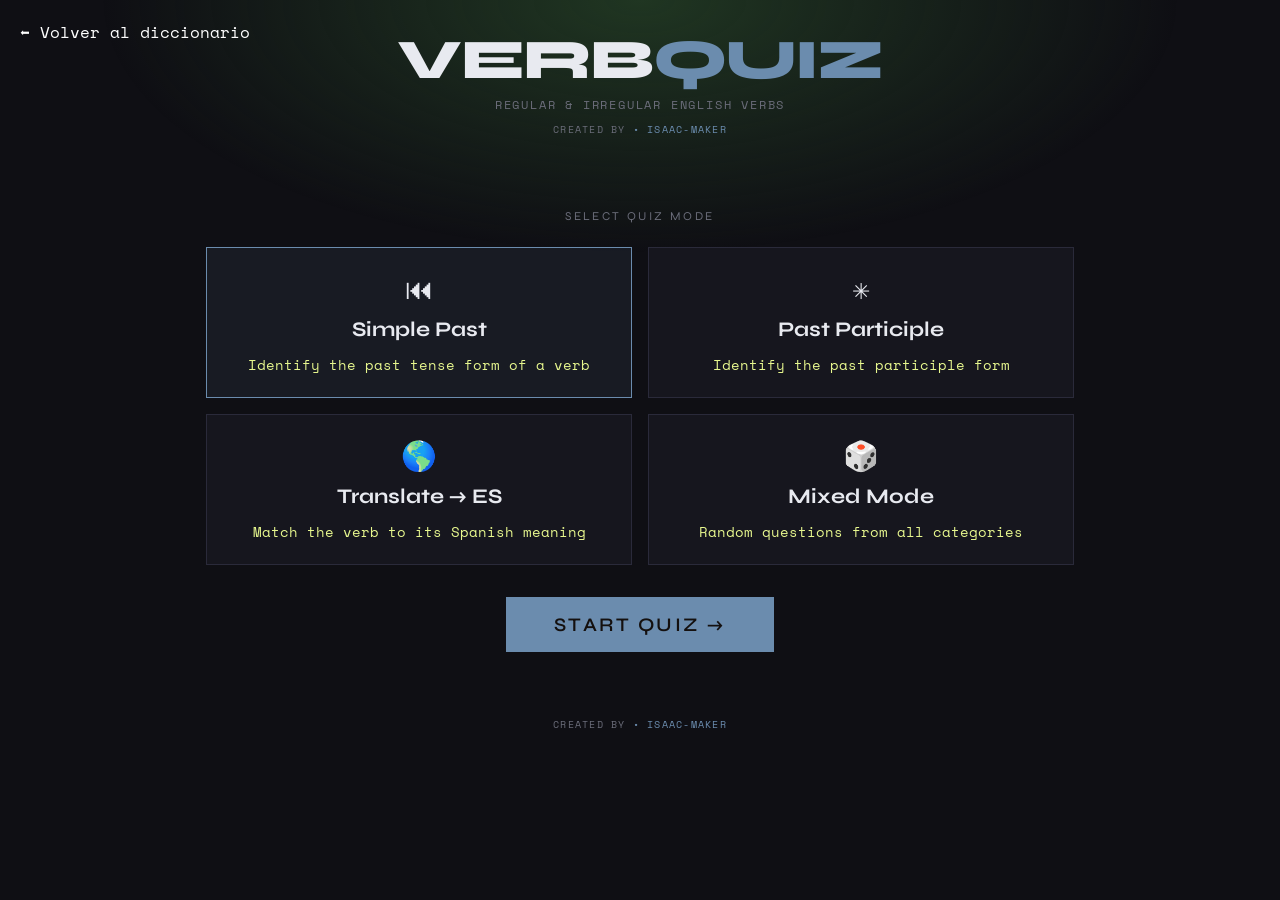
==== juego.html @ 096c24af "Add files via upload" ====
<!DOCTYPE html>
<html lang="es">
<head>
<meta charset="UTF-8">
<meta name="viewport" content="width=device-width, initial-scale=1.0">
<title>English Verbs Quiz</title>
<link href="https://fonts.googleapis.com/css2?family=Syne:wght@400;700;800&family=Space+Mono:wght@400;700&display=swap" rel="stylesheet">
<style>
  :root {
    --bg: #0f0f14; --surface: #16161e; --border: #2a2a3a;
    --accent: #6b8cae; --accent2: #a8c0d6; --text: #e8eaf0;
    --muted: #6b6d7a; --correct: #4caf7d; --wrong: #e05c5c;
    --yellow: #d4a843; --typebadge: #ee4f3a; --verbqw:#ee8a19; --boxselct:#e7f78e;
  }
  * { margin: 0; padding: 0; box-sizing: border-box; }
  body { background:var(--bg); color:var(--text); font-family:'Space Mono',monospace; min-height:100vh; display:flex; flex-direction:column; align-items:center; padding:2rem 1rem; }
  body::before { content:''; position:fixed; inset:0; background:radial-gradient(ellipse 60% 40% at 50% 0%,#203622 0%,transparent 70%); pointer-events:none; z-index:0; }
  .container { width:100%; max-width:900px; position:relative; z-index:1; }
  header { text-align:center; margin-bottom:2.5rem; }
  .title { font-family:'Syne',sans-serif; font-size:clamp(2rem,6vw,3.5rem); font-weight:800; letter-spacing:-0.03em; color:var(--text); line-height:1; }
  .title span { color:var(--accent); }
  .subtitle { margin-top:0.5rem; color:var(--muted); font-size:0.75rem; letter-spacing:0.15em; text-transform:uppercase; }
  .stats { display:flex; gap:1rem; margin-bottom:1.5rem; justify-content:space-between; flex-wrap:wrap; }
  .stat-box { background:var(--surface); border:1px solid var(--border); padding:2.3rem 2rem; flex:1; min-width:100px; text-align:center; }
  .stat-label { font-size:1rem; letter-spacing:0.1em; text-transform:uppercase; color:var(--muted); display:block; }
  .stat-value { font-family:'Syne',sans-serif; font-size:2.5rem; font-weight:500; color:var(--accent2); display:block; line-height:1; }
  .progress-wrap { height:3px; background:var(--border); margin-bottom:2rem; overflow:hidden; }
  .progress-bar { height:100%; background:linear-gradient(90deg,var(--accent),var(--accent2)); transition:width 0.4s ease; }
  .card { background:var(--surface); border:1px solid var(--border); padding:2rem; margin-bottom:1.5rem; position:relative; overflow:hidden; animation:fadeIn 0.3s ease; }
  .card::before { content:''; position:absolute; top:0;left:0;right:0; height:2px; background:linear-gradient(90deg,var(--accent),var(--accent2),transparent); }
  @keyframes fadeIn { from{opacity:0;transform:translateY(10px)} to{opacity:1;transform:translateY(0)} }
  .question-meta { display:flex; justify-content:space-between; align-items:center; margin-bottom:1.2rem; }
  .q-counter { font-size:1rem; letter-spacing:0.15em; text-transform:uppercase; color:var(--yellow); }
  .q-type-badge { font-size:0.8rem; letter-spacing:0.3em; text-transform:uppercase; padding:0.3rem 0.7rem; border:1.1px solid var(--accent); color:var(--typebadge); }
  .question-text { font-family:'Syne',sans-serif; font-size:clamp(1rem,3vw,1.3rem); font-weight:700; line-height:1.4; margin-bottom:0.6rem; color:var(--text); }
  .verb-highlight { color:var(--verbqw); font-style:italic; }
  .q-hint { font-size:0.7rem; color:var(--accent2); margin-bottom:1.5rem; letter-spacing:0.05em; }
  .options { display:grid; grid-template-columns:1fr 1fr; gap:0.75rem; }
  .option-btn { background:transparent; border:1px solid var(--border); color:var(--text); font-family:'Space Mono',monospace; font-size:0.8rem; padding:0.9rem 1rem; cursor:pointer; text-align:left; transition:all 0.15s ease; }
  .option-btn:hover:not(:disabled) { border-color:var(--accent); background:rgba(107,140,174,0.08); }
  .option-btn.correct { border-color:var(--correct); background:rgba(76,175,125,0.12); color:var(--correct); }
  .option-btn.wrong { border-color:var(--wrong); background:rgba(224,92,92,0.1); color:var(--wrong); text-decoration:line-through; }
  .option-btn:disabled { cursor:default; }
  .option-letter { font-family:'Syne',sans-serif; font-weight:800; font-size:0.7rem; color:var(--muted); margin-right:0.5rem; }
  .option-btn.correct .option-letter { color:var(--correct); }
  .option-btn.wrong .option-letter { color:var(--wrong); }
  .feedback { margin-top:1rem; padding:0.8rem 1rem; font-size:0.75rem; border-left:3px solid transparent; display:none; line-height:1.6; }
  .feedback.show { display:block; animation:fadeIn 0.2s ease; }
  .feedback.correct-fb { border-color:var(--correct); background:rgba(76,175,125,0.06); color:var(--correct); }
  .feedback.wrong-fb { border-color:var(--wrong); background:rgba(224,92,92,0.06); color:var(--accent2); }
  .next-btn { display:none; width:100%; background:var(--accent); border:none; color:#0f0f14; font-family:'Syne',sans-serif; font-weight:600; font-size:1rem; letter-spacing:0.1em; text-transform:uppercase; padding:1.5rem; cursor:pointer; margin-top:1rem; transition:background 0.15s; }
  .next-btn:hover { background:var(--accent2); }
  .next-btn.show { display:block; animation:fadeIn 0.3s ease; }

  /* Verb reference card */
  .verb-card { display:none; margin-top:1rem; border:1px solid var(--border); background:rgba(107,140,174,0.04); animation:fadeIn 0.3s ease; }
  .verb-card.show { display:block; }
  .verb-card-title { font-size:0.6rem; letter-spacing:0.15em; text-transform:uppercase; color:var(--muted); padding:0.6rem 1rem 0.3rem; border-bottom:1px solid var(--border); }
  .verb-card-grid { display:grid; grid-template-columns:repeat(3,1fr); }
  .verb-col { padding:0.9rem 1rem; border-right:1px solid var(--border); }
  .verb-col:last-child { border-right:none; }
  .verb-col-header { font-size:0.55rem; letter-spacing:0.12em; text-transform:uppercase; color:var(--muted); margin-bottom:0.45rem; display:block; }
  .verb-col-en { font-family:'Syne',sans-serif; font-weight:700; font-size:0.95rem; color:var(--accent2); display:block; margin-bottom:0.3rem; }
  .verb-col-es { font-size:0.72rem; color:var(--yellow); display:block; line-height:1.4; }
  @media (max-width:540px) {
    .verb-card-grid { grid-template-columns:1fr; }
    .verb-col { border-right:none; border-bottom:1px solid var(--border); }
    .verb-col:last-child { border-bottom:none; }
  }

  .credit { text-align:center; margin-top:0.5rem; font-size:0.65rem; color:var(--muted); letter-spacing:0.12em; text-transform:uppercase; }
  .credit span { color:var(--accent); }
  .result-screen { display:none; text-align:center; padding:3rem 2rem; background:var(--surface); border:1px solid var(--border); position:relative; overflow:hidden; }
  .result-screen::before { content:''; position:absolute; top:0;left:0;right:0; height:2px; background:linear-gradient(90deg,var(--accent),var(--yellow),var(--accent2)); }
  .result-screen.show { display:block; animation:fadeIn 0.4s ease; }
  .result-score { font-family:'Syne',sans-serif; font-size:5rem; font-weight:800; color:var(--accent2); line-height:1; }
  .result-total { font-size:1.2rem; color:var(--muted); margin-bottom:1rem; }
  .result-msg { font-size:0.85rem; color:var(--text); margin-bottom:1.5rem; line-height:1.6; }
  .result-stars { font-size:2rem; margin-bottom:1.5rem; letter-spacing:0.2em; }
  .result-breakdown { display:flex; gap:1rem; justify-content:center; margin-bottom:2rem; flex-wrap:wrap; }
  .breakdown-item { padding:0.5rem 1rem; border:1px solid var(--border); font-size:0.7rem; letter-spacing:0.05em; }
  .breakdown-item .num { font-family:'Syne',sans-serif; font-size:1.4rem; font-weight:800; display:block; line-height:1; }
  .breakdown-item.correct-stat .num { color:var(--correct); }
  .breakdown-item.wrong-stat .num { color:var(--wrong); }
  .restart-btn { background:transparent; border:1px solid var(--accent); color:var(--accent); font-family:'Syne',sans-serif; font-weight:700; font-size:0.85rem; letter-spacing:0.1em; text-transform:uppercase; padding:0.9rem 2.5rem; cursor:pointer; transition:all 0.15s; }
  .restart-btn:hover { background:var(--accent); color:var(--bg); }
  .mode-screen { text-align:center; padding:2rem 1rem; }
  .mode-title { font-family:'Syne',sans-serif; font-size:0.75rem; letter-spacing:0.2em; text-transform:uppercase; color:var(--muted); margin-bottom:1.5rem; }
  .mode-grid { display:grid; grid-template-columns:1fr 1fr; gap:1rem; margin-bottom:2rem; }
  .mode-btn { background:var(--surface); border:1px solid var(--border); color:var(--text); font-family:'Space Mono',monospace; font-size:1.3rem; padding:1.2rem; cursor:pointer; text-align:center; transition:all 0.15s; }
  .mode-btn:hover,.mode-btn.selected { border-color:var(--accent); background:rgba(107,140,174,0.1); }
  .mode-icon { font-size:1.8rem; display:block; margin-bottom:0.5rem; }
  .mode-label { font-family:'Syne',sans-serif; font-weight:700; display:block; margin-bottom:0.3rem; }
  .mode-desc { color:var(--boxselct); font-size:0.9rem; line-height:1.4; }
  .start-btn { background:var(--accent); border:none; color:#14100f; font-family:'Syne',sans-serif; font-weight:600; font-size:1.2rem; letter-spacing:0.12em; text-transform:uppercase; padding:1rem 3rem; cursor:pointer; transition:background 0.15s; }
  .start-btn:hover { background:var(--accent2); }
  @media (max-width:480px) { .options { grid-template-columns:1fr; } }
</style>
</head>
<body>

  <a href="index.html" style="position:absolute;left:20px;top:20px;color:white;text-decoration:none;">
⬅ Volver al diccionario
</a>

<div class="container">
  <header>
    <div class="title">VERB<span>QUIZ</span></div>
    <div class="subtitle">Regular &amp; Irregular English Verbs</div>
    <div class="credit">Created by <span>• Isaac-maker</span></div>
  </header>

  <div class="mode-screen" id="modeScreen">
    <div class="mode-title">Select Quiz Mode</div>
    <div class="mode-grid">
      <button class="mode-btn selected" data-mode="past" onclick="selectMode(this,'past')">
        <span class="mode-icon">⏮</span><span class="mode-label">Simple Past</span>
        <span class="mode-desc">Identify the past tense form of a verb</span>
      </button>
      <button class="mode-btn" data-mode="participle" onclick="selectMode(this,'participle')">
        <span class="mode-icon">✳</span><span class="mode-label">Past Participle</span>
        <span class="mode-desc">Identify the past participle form</span>
      </button>
      <button class="mode-btn" data-mode="spanish" onclick="selectMode(this,'spanish')">
        <span class="mode-icon">🌎</span><span class="mode-label">Translate → ES</span>
        <span class="mode-desc">Match the verb to its Spanish meaning</span>
      </button>
      <button class="mode-btn" data-mode="mixed" onclick="selectMode(this,'mixed')">
        <span class="mode-icon">🎲</span><span class="mode-label">Mixed Mode</span>
        <span class="mode-desc">Random questions from all categories</span>
      </button>
    </div>
    <button class="start-btn" onclick="startQuiz()">START QUIZ →</button>
  </div>

  <div id="quizScreen" style="display:none">
    <div class="stats">
      <div class="stat-box"><span class="stat-label">Score</span><span class="stat-value" id="statScore">0</span></div>
      <div class="stat-box"><span class="stat-label">Correct</span><span class="stat-value" id="statCorrect" style="color:var(--correct)">0</span></div>
      <div class="stat-box"><span class="stat-label">Wrong</span><span class="stat-value" id="statWrong" style="color:var(--wrong)">0</span></div>
      <div class="stat-box"><span class="stat-label">Streak</span><span class="stat-value" id="statStreak" style="color:var(--yellow)">0</span></div>
    </div>
    <div class="progress-wrap"><div class="progress-bar" id="progressBar" style="width:0%"></div></div>
    <div class="card">
      <div class="question-meta">
        <span class="q-counter" id="qCounter">Q 1 / 30</span>
        <span class="q-type-badge" id="qTypeBadge">IRREGULAR</span>
      </div>
      <div class="question-text" id="questionText"></div>
      <div class="q-hint" id="qHint"></div>
      <div class="options" id="optionsContainer"></div>
      <div class="feedback" id="feedback"></div>
      <div class="verb-card" id="verbCard">
        <div class="verb-card-title">Full verb reference</div>
        <div class="verb-card-grid">
          <div class="verb-col">
            <span class="verb-col-header">Infinitive (Present)</span>
            <span class="verb-col-en" id="vcBase">-</span>
            <span class="verb-col-es" id="vcEsPres">-</span>
          </div>
          <div class="verb-col">
            <span class="verb-col-header">Simple Past</span>
            <span class="verb-col-en" id="vcPast">-</span>
            <span class="verb-col-es" id="vcEsPast">-</span>
          </div>
          <div class="verb-col">
            <span class="verb-col-header">Past Participle</span>
            <span class="verb-col-en" id="vcParticiple">-</span>
            <span class="verb-col-es" id="vcEsPart">-</span>
          </div>
        </div>
      </div>
    </div>
    <button class="next-btn" id="nextBtn" onclick="nextQuestion()">NEXT QUESTION →</button>
  </div>

  <div class="result-screen" id="resultScreen">
    <div class="result-stars" id="resultStars">⭐</div>
    <div class="result-score" id="resultScore">0</div>
    <div class="result-total" id="resultTotal">/ 30 correct</div>
    <div class="result-msg" id="resultMsg"></div>
    <div class="result-breakdown">
      <div class="breakdown-item correct-stat"><span class="num" id="resCorrect">0</span>Correct</div>
      <div class="breakdown-item wrong-stat"><span class="num" id="resWrong">0</span>Wrong</div>
      <div class="breakdown-item"><span class="num" id="resBestStreak">0</span>Best Streak</div>
    </div>
    <button class="restart-btn" onclick="restart()">↺ PLAY AGAIN</button>
  </div>

  <div class="credit" style="margin-top:2rem">Created by <span>• Isaac-maker</span></div>
</div>

<script>

const irregularVerbs = [
  {base:"Arise",past:"Arose",participle:"Arisen",esPres:"Surgir / Levantarse",esPast:"Surgió / Se levantó",esPart:"Surgido / Levantado"},
  {base:"Awake",past:"Awoke",participle:"Awoken",esPres:"Despertarse",esPast:"Se despertó",esPart:"Despertado"},
  {base:"Be",past:"Was / Were",participle:"Been",esPres:"Ser / Estar",esPast:"Fue / Estuvo",esPart:"Sido / Estado"},
  {base:"Bear",past:"Bore",participle:"Borne / Born",esPres:"Soportar / Dar a luz",esPast:"Soportó / Dio a luz",esPart:"Soportado / Nacido"},
  {base:"Beat",past:"Beat",participle:"Beaten",esPres:"Golpear",esPast:"Golpeó",esPart:"Golpeado"},
  {base:"Become",past:"Became",participle:"Become",esPres:"Llegar a ser",esPast:"Llegó a ser",esPart:"Llegado a ser"},
  {base:"Begin",past:"Began",participle:"Begun",esPres:"Empezar",esPast:"Empezó",esPart:"Empezado"},
  {base:"Bend",past:"Bent",participle:"Bent",esPres:"Doblar",esPast:"Dobló",esPart:"Doblado"},
  {base:"Bet",past:"Bet",participle:"Bet",esPres:"Apostar",esPast:"Apostó",esPart:"Apostado"},
  {base:"Bind",past:"Bound",participle:"Bound",esPres:"Atar / Encuadernar",esPast:"Ató / Encuadernó",esPart:"Atado / Encuadernado"},
  {base:"Bid",past:"Bid",participle:"Bid",esPres:"Pujar",esPast:"Pujó",esPart:"Pujado"},
  {base:"Bite",past:"Bit",participle:"Bitten",esPres:"Morder",esPast:"Mordió",esPart:"Mordido"},
  {base:"Bleed",past:"Bled",participle:"Bled",esPres:"Sangrar",esPast:"Sangró",esPart:"Sangrado"},
  {base:"Blow",past:"Blew",participle:"Blown",esPres:"Soplar",esPast:"Sopló",esPart:"Soplado"},
  {base:"Break",past:"Broke",participle:"Broken",esPres:"Romper",esPast:"Rompió",esPart:"Roto"},
  {base:"Breed",past:"Bred",participle:"Bred",esPres:"Criar",esPast:"Crió",esPart:"Criado"},
  {base:"Bring",past:"Brought",participle:"Brought",esPres:"Traer / Llevar",esPast:"Trajo / Llevó",esPart:"Traído / Llevado"},
  {base:"Broadcast",past:"Broadcast",participle:"Broadcast",esPres:"Transmitir / Radiar",esPast:"Transmitió / Radió",esPart:"Transmitido / Radiado"},
  {base:"Build",past:"Built",participle:"Built",esPres:"Construir / Edificar",esPast:"Construyó / Edificó",esPart:"Construido / Edificado"},
  {base:"Burn",past:"Burnt / Burned",participle:"Burnt / Burned",esPres:"Quemar",esPast:"Quemó",esPart:"Quemado"},
  {base:"Burst",past:"Burst",participle:"Burst",esPres:"Reventar",esPast:"Reventó",esPart:"Reventado"},
  {base:"Buy",past:"Bought",participle:"Bought",esPres:"Comprar",esPast:"Compró",esPart:"Comprado"},
  {base:"Cast",past:"Cast",participle:"Cast",esPres:"Arrojar / Lanzar",esPast:"Arrojó / Lanzó",esPart:"Arrojado / Lanzado"},
  {base:"Catch",past:"Caught",participle:"Caught",esPres:"Coger / Atrapar",esPast:"Cogió / Atrapó",esPart:"Cogido / Atrapado"},
  {base:"Choose",past:"Chose",participle:"Chosen",esPres:"Elegir",esPast:"Eligió",esPart:"Elegido"},
  {base:"Cling",past:"Clung",participle:"Clung",esPres:"Agarrarse / Adherirse",esPast:"Se agarró / Se adhirió",esPart:"Agarrado / Adherido"},
  {base:"Come",past:"Came",participle:"Come",esPres:"Venir",esPast:"Vino",esPart:"Venido"},
  {base:"Cost",past:"Cost",participle:"Cost",esPres:"Costar",esPast:"Costó",esPart:"Costado"},
  {base:"Creep",past:"Crept",participle:"Crept",esPres:"Arrastrarse / Reptar",esPast:"Se arrastró / Reptó",esPart:"Arrastrado / Reptado"},
  {base:"Cut",past:"Cut",participle:"Cut",esPres:"Cortar",esPast:"Cortó",esPart:"Cortado"},
  {base:"Deal",past:"Dealt",participle:"Dealt",esPres:"Tratar / Repartir",esPast:"Trató / Repartió",esPart:"Tratado / Repartido"},
  {base:"Dig",past:"Dug",participle:"Dug",esPres:"Cavar",esPast:"Cavó",esPart:"Cavado"},
  {base:"Do",past:"Did",participle:"Done",esPres:"Hacer",esPast:"Hizo",esPart:"Hecho"},
  {base:"Draw",past:"Drew",participle:"Drawn",esPres:"Dibujar / Jalar",esPast:"Dibujó / Jaló",esPart:"Dibujado / Jalado"},
  {base:"Dream",past:"Dreamt / Dreamed",participle:"Dreamt / Dreamed",esPres:"Soñar",esPast:"Soñó",esPart:"Soñado"},
  {base:"Drink",past:"Drank",participle:"Drunk",esPres:"Beber",esPast:"Bebió",esPart:"Bebido"},
  {base:"Drive",past:"Drove",participle:"Driven",esPres:"Conducir / Manejar",esPast:"Condujo / Manejó",esPart:"Conducido / Manejado"},
  {base:"Eat",past:"Ate",participle:"Eaten",esPres:"Comer",esPast:"Comió",esPart:"Comido"},
  {base:"Fall",past:"Fell",participle:"Fallen",esPres:"Caer",esPast:"Cayó",esPart:"Caído"},
  {base:"Feed",past:"Fed",participle:"Fed",esPres:"Alimentar",esPast:"Alimentó",esPart:"Alimentado"},
  {base:"Feel",past:"Felt",participle:"Felt",esPres:"Sentir",esPast:"Sintió",esPart:"Sentido"},
  {base:"Fight",past:"Fought",participle:"Fought",esPres:"Luchar / Pelear",esPast:"Luchó / Peleó",esPart:"Luchado / Peleado"},
  {base:"Find",past:"Found",participle:"Found",esPres:"Encontrar",esPast:"Encontró",esPart:"Encontrado"},
  {base:"Flee",past:"Fled",participle:"Fled",esPres:"Huir",esPast:"Huyó",esPart:"Huido"},
  {base:"Fly",past:"Flew",participle:"Flown",esPres:"Volar",esPast:"Voló",esPart:"Volado"},
  {base:"Forbid",past:"Forbade",participle:"Forbidden",esPres:"Prohibir",esPast:"Prohibió",esPart:"Prohibido"},
  {base:"Forget",past:"Forgot",participle:"Forgotten",esPres:"Olvidar",esPast:"Olvidó",esPart:"Olvidado"},
  {base:"Forgive",past:"Forgave",participle:"Forgiven",esPres:"Perdonar",esPast:"Perdonó",esPart:"Perdonado"},
  {base:"Freeze",past:"Froze",participle:"Frozen",esPres:"Helar / Congelar",esPast:"Heló / Congeló",esPart:"Helado / Congelado"},
  {base:"Get",past:"Got",participle:"Got / Gotten",esPres:"Obtener / Conseguir",esPast:"Obtuvo / Consiguió",esPart:"Obtenido / Conseguido"},
  {base:"Give",past:"Gave",participle:"Given",esPres:"Dar",esPast:"Dio",esPart:"Dado"},
  {base:"Go",past:"Went",participle:"Gone",esPres:"Ir",esPast:"Fue",esPart:"Ido"},
  {base:"Grind",past:"Ground",participle:"Ground",esPres:"Moler",esPast:"Molió",esPart:"Molido"},
  {base:"Grow",past:"Grew",participle:"Grown",esPres:"Crecer",esPast:"Creció",esPart:"Crecido"},
  {base:"Hang",past:"Hung",participle:"Hung",esPres:"Colgar",esPast:"Colgó",esPart:"Colgado"},
  {base:"Have",past:"Had",participle:"Had",esPres:"Haber / Tener",esPast:"Hubo / Tuvo",esPart:"Habido / Tenido"},
  {base:"Hear",past:"Heard",participle:"Heard",esPres:"Oír",esPast:"Oyó",esPart:"Oído"},
  {base:"Hide",past:"Hid",participle:"Hidden",esPres:"Ocultar / Esconder",esPast:"Ocultó / Escondió",esPart:"Ocultado / Escondido"},
  {base:"Hit",past:"Hit",participle:"Hit",esPres:"Golpear",esPast:"Golpeó",esPart:"Golpeado"},
  {base:"Hold",past:"Held",participle:"Held",esPres:"Agarrar / Sostener",esPast:"Agarró / Sostuvo",esPart:"Agarrado / Sostenido"},
  {base:"Hurt",past:"Hurt",participle:"Hurt",esPres:"Herir / Doler",esPast:"Hirió / Dolió",esPart:"Herido / Dolido"},
  {base:"Keep",past:"Kept",participle:"Kept",esPres:"Conservar / Guardar",esPast:"Conservó / Guardó",esPart:"Conservado / Guardado"},
  {base:"Kneel",past:"Knelt",participle:"Knelt",esPres:"Arrodillarse",esPast:"Se arrodilló",esPart:"Arrodillado"},
  {base:"Knit",past:"Knit",participle:"Knit",esPres:"Tejer / Hacer punto",esPast:"Tejió",esPart:"Tejido"},
  {base:"Know",past:"Knew",participle:"Known",esPres:"Saber / Conocer",esPast:"Supo / Conoció",esPart:"Sabido / Conocido"},
  {base:"Lay",past:"Laid",participle:"Laid",esPres:"Poner / Colocar",esPast:"Puso / Colocó",esPart:"Puesto / Colocado"},
  {base:"Lead",past:"Led",participle:"Led",esPres:"Liderar / Conducir",esPast:"Lideró / Condujo",esPart:"Liderado / Conducido"},
  {base:"Lean",past:"Leant",participle:"Leant",esPres:"Apoyarse / Inclinarse",esPast:"Se apoyó / Se inclinó",esPart:"Apoyado / Inclinado"},
  {base:"Leap",past:"Leapt",participle:"Leapt",esPres:"Brincar / Saltar",esPast:"Brincó / Saltó",esPart:"Brincado / Saltado"},
  {base:"Learn",past:"Learnt / Learned",participle:"Learnt / Learned",esPres:"Aprender",esPast:"Aprendió",esPart:"Aprendido"},
  {base:"Leave",past:"Left",participle:"Left",esPres:"Dejar / Salir",esPast:"Dejó / Salió",esPart:"Dejado / Salido"},
  {base:"Lend",past:"Lent",participle:"Lent",esPres:"Prestar",esPast:"Prestó",esPart:"Prestado"},
  {base:"Let",past:"Let",participle:"Let",esPres:"Permitir / Dejar",esPast:"Permitió / Dejó",esPart:"Permitido / Dejado"},
  {base:"Lie",past:"Lay",participle:"Lain",esPres:"Echarse / Acostarse",esPast:"Se echó / Se acostó",esPart:"Echado / Acostado"},
  {base:"Light",past:"Lit",participle:"Lit",esPres:"Encender / Iluminar",esPast:"Encendió / Iluminó",esPart:"Encendido / Iluminado"},
  {base:"Lose",past:"Lost",participle:"Lost",esPres:"Perder",esPast:"Perdió",esPart:"Perdido"},
  {base:"Make",past:"Made",participle:"Made",esPres:"Hacer / Fabricar",esPast:"Hizo / Fabricó",esPart:"Hecho / Fabricado"},
  {base:"Mean",past:"Meant",participle:"Meant",esPres:"Significar / Querer decir",esPast:"Significó / Quiso decir",esPart:"Significado"},
  {base:"Meet",past:"Met",participle:"Met",esPres:"Encontrar / Conocer",esPast:"Encontró / Conoció",esPart:"Encontrado / Conocido"},
  {base:"Mistake",past:"Mistook",participle:"Mistaken",esPres:"Equivocar / Confundir",esPast:"Equivocó / Confundió",esPart:"Equivocado / Confundido"},
  {base:"Overcome",past:"Overcame",participle:"Overcome",esPres:"Vencer / Superar",esPast:"Venció / Superó",esPart:"Vencido / Superado"},
  {base:"Pay",past:"Paid",participle:"Paid",esPres:"Pagar",esPast:"Pagó",esPart:"Pagado"},
  {base:"Put",past:"Put",participle:"Put",esPres:"Poner / Colocar",esPast:"Puso / Colocó",esPart:"Puesto / Colocado"},
  {base:"Read",past:"Read",participle:"Read",esPres:"Leer",esPast:"Leyó",esPart:"Leído"},
  {base:"Ride",past:"Rode",participle:"Ridden",esPres:"Montar / Cabalgar",esPast:"Montó / Cabalgó",esPart:"Montado / Cabalgado"},
  {base:"Ring",past:"Rang",participle:"Rung",esPres:"Llamar / Sonar",esPast:"Llamó / Sonó",esPart:"Llamado / Sonado"},
  {base:"Rise",past:"Rose",participle:"Risen",esPres:"Levantarse / Subir",esPast:"Se levantó / Subió",esPart:"Levantado / Subido"},
  {base:"Run",past:"Ran",participle:"Run",esPres:"Correr",esPast:"Corrió",esPart:"Corrido"},
  {base:"Say",past:"Said",participle:"Said",esPres:"Decir",esPast:"Dijo",esPart:"Dicho"},
  {base:"See",past:"Saw",participle:"Seen",esPres:"Ver",esPast:"Vio",esPart:"Visto"},
  {base:"Seek",past:"Sought",participle:"Sought",esPres:"Buscar",esPast:"Buscó",esPart:"Buscado"},
  {base:"Sell",past:"Sold",participle:"Sold",esPres:"Vender",esPast:"Vendió",esPart:"Vendido"},
  {base:"Send",past:"Sent",participle:"Sent",esPres:"Enviar / Mandar",esPast:"Envió / Mandó",esPart:"Enviado / Mandado"},
  {base:"Set",past:"Set",participle:"Set",esPres:"Poner(se) / Fijar",esPast:"Se puso / Fijó",esPart:"Puesto / Fijado"},
  {base:"Sew",past:"Sewed",participle:"Sewed / Sewn",esPres:"Coser",esPast:"Cosió",esPart:"Cosido"},
  {base:"Shake",past:"Shook",participle:"Shaken",esPres:"Sacudir / Agitar",esPast:"Sacudió / Agitó",esPart:"Sacudido / Agitado"},
  {base:"Shear",past:"Shore",participle:"Shorn",esPres:"Esquilar / Cortar",esPast:"Esquiló / Cortó",esPart:"Esquilado / Cortado"},
  {base:"Shine",past:"Shone",participle:"Shone",esPres:"Brillar / Lucir",esPast:"Brilló / Lució",esPart:"Brillado / Lucido"},
  {base:"Shoot",past:"Shot",participle:"Shot",esPres:"Disparar",esPast:"Disparó",esPart:"Disparado"},
  {base:"Show",past:"Showed",participle:"Shown",esPres:"Mostrar / Enseñar",esPast:"Mostró / Enseñó",esPart:"Mostrado / Enseñado"},
  {base:"Shrink",past:"Shrank",participle:"Shrunk",esPres:"Encoger",esPast:"Encogió",esPart:"Encogido"},
  {base:"Shut",past:"Shut",participle:"Shut",esPres:"Cerrar",esPast:"Cerró",esPart:"Cerrado"},
  {base:"Sing",past:"Sang",participle:"Sung",esPres:"Cantar",esPast:"Cantó",esPart:"Cantado"},
  {base:"Sink",past:"Sank",participle:"Sunk",esPres:"Hundir",esPast:"Hundió",esPart:"Hundido"},
  {base:"Sit",past:"Sat",participle:"Sat",esPres:"Sentarse",esPast:"Se sentó",esPart:"Sentado"},
  {base:"Sleep",past:"Slept",participle:"Slept",esPres:"Dormir",esPast:"Durmió",esPart:"Dormido"},
  {base:"Slide",past:"Slid",participle:"Slid",esPres:"Resbalar / Deslizar",esPast:"Resbaló / Deslizó",esPart:"Resbalado / Deslizado"},
  {base:"Smell",past:"Smelt",participle:"Smelt",esPres:"Oler",esPast:"Olió",esPart:"Olido"},
  {base:"Sow",past:"Sowed",participle:"Sowed / Sown",esPres:"Sembrar",esPast:"Sembró",esPart:"Sembrado"},
  {base:"Speak",past:"Spoke",participle:"Spoken",esPres:"Hablar",esPast:"Habló",esPart:"Hablado"},
  {base:"Speed",past:"Sped",participle:"Sped",esPres:"Acelerar / Ir rápido",esPast:"Aceleró / Fue rápido",esPart:"Acelerado"},
  {base:"Spell",past:"Spelt",participle:"Spelt",esPres:"Deletrear",esPast:"Deletreó",esPart:"Deletreado"},
  {base:"Spend",past:"Spent",participle:"Spent",esPres:"Gastar / Pasar (tiempo)",esPast:"Gastó / Pasó",esPart:"Gastado / Pasado"},
  {base:"Spill",past:"Spilt / Spilled",participle:"Spilt / Spilled",esPres:"Derramar",esPast:"Derramó",esPart:"Derramado"},
  {base:"Spin",past:"Spun",participle:"Spun",esPres:"Hilar / Girar",esPast:"Hiló / Giró",esPart:"Hilado / Girado"},
  {base:"Spit",past:"Spat",participle:"Spat",esPres:"Escupir",esPast:"Escupió",esPart:"Escupido"},
  {base:"Split",past:"Split",participle:"Split",esPres:"Hender / Partir",esPast:"Hendió / Partió",esPart:"Hendido / Partido"},
  {base:"Spoil",past:"Spoilt / Spoiled",participle:"Spoilt / Spoiled",esPres:"Estropear / Arruinar",esPast:"Estropeó / Arruinó",esPart:"Estropeado / Arruinado"},
  {base:"Spread",past:"Spread",participle:"Spread",esPres:"Extender / Difundir",esPast:"Extendió / Difundió",esPart:"Extendido / Difundido"},
  {base:"Spring",past:"Sprang",participle:"Sprung",esPres:"Saltar / Brotar",esPast:"Saltó / Brotó",esPart:"Saltado / Brotado"},
  {base:"Stand",past:"Stood",participle:"Stood",esPres:"Estar de pie / Pararse",esPast:"Estuvo de pie / Se paró",esPart:"Estando de pie / Parado"},
  {base:"Steal",past:"Stole",participle:"Stolen",esPres:"Robar",esPast:"Robó",esPart:"Robado"},
  {base:"Stick",past:"Stuck",participle:"Stuck",esPres:"Pegar / Adherir",esPast:"Pegó / Adhirió",esPart:"Pegado / Adherido"},
  {base:"Sting",past:"Stung",participle:"Stung",esPres:"Picar / Aguijonear",esPast:"Picó / Aguijoneó",esPart:"Picado / Aguijoneado"},
  {base:"Stink",past:"Stank / Stunk",participle:"Stunk",esPres:"Apestar / Heder",esPast:"Apestó / Hedió",esPart:"Apestado / Hedido"},
  {base:"Stride",past:"Strode",participle:"Stridden",esPres:"Dar zancadas",esPast:"Dio zancadas",esPart:"Dado zancadas"},
  {base:"Strike",past:"Struck",participle:"Struck",esPres:"Golpear / Atacar",esPast:"Golpeó / Atacó",esPart:"Golpeado / Atacado"},
  {base:"Swear",past:"Swore",participle:"Sworn",esPres:"Jurar / Maldecir",esPast:"Juró / Maldijo",esPart:"Jurado / Maldecido"},
  {base:"Sweat",past:"Sweat",participle:"Sweat",esPres:"Sudar",esPast:"Sudó",esPart:"Sudado"},
  {base:"Sweep",past:"Swept",participle:"Swept",esPres:"Barrer",esPast:"Barrió",esPart:"Barrido"},
  {base:"Swell",past:"Swelled",participle:"Swollen",esPres:"Hinchar / Inflamar",esPast:"Hinchó / Inflamó",esPart:"Hinchado / Inflamado"},
  {base:"Swim",past:"Swam",participle:"Swum",esPres:"Nadar",esPast:"Nadó",esPart:"Nadado"},
  {base:"Swing",past:"Swung",participle:"Swung",esPres:"Columpiarse / Oscilar",esPast:"Se columpió / Osciló",esPart:"Columpiado / Oscilado"},
  {base:"Take",past:"Took",participle:"Taken",esPres:"Tomar / Coger",esPast:"Tomó / Cogió",esPart:"Tomado / Cogido"},
  {base:"Teach",past:"Taught",participle:"Taught",esPres:"Enseñar",esPast:"Enseñó",esPart:"Enseñado"},
  {base:"Tear",past:"Tore",participle:"Torn",esPres:"Rasgar / Romper",esPast:"Rasgó / Rompió",esPart:"Rasgado / Roto"},
  {base:"Tell",past:"Told",participle:"Told",esPres:"Decir / Contar",esPast:"Dijo / Contó",esPart:"Dicho / Contado"},
  {base:"Think",past:"Thought",participle:"Thought",esPres:"Pensar",esPast:"Pensó",esPart:"Pensado"},
  {base:"Throw",past:"Threw",participle:"Thrown",esPres:"Arrojar / Lanzar",esPast:"Arrojó / Lanzó",esPart:"Arrojado / Lanzado"},
  {base:"Thrust",past:"Thrust",participle:"Thrust",esPres:"Introducir / Empujar",esPast:"Introdujo / Empujó",esPart:"Introducido / Empujado"},
  {base:"Tread",past:"Trod",participle:"Trodden",esPres:"Pisar / Hollar",esPast:"Pisó / Holló",esPart:"Pisado / Hollado"},
  {base:"Undergo",past:"Underwent",participle:"Undergone",esPres:"Sufrir / Someterse a",esPast:"Sufrió / Se sometió a",esPart:"Sufrido / Sometido"},
  {base:"Understand",past:"Understood",participle:"Understood",esPres:"Entender / Comprender",esPast:"Entendió / Comprendió",esPart:"Entendido / Comprendido"},
  {base:"Undertake",past:"Undertook",participle:"Undertaken",esPres:"Emprender / Comprometerse",esPast:"Emprendió / Se comprometió",esPart:"Emprendido / Comprometido"},
  {base:"Wake",past:"Woke",participle:"Woken",esPres:"Despertar",esPast:"Despertó",esPart:"Despertado"},
  {base:"Wear",past:"Wore",participle:"Worn",esPres:"Llevar puesto / Usar",esPast:"Llevó puesto / Usó",esPart:"Llevado puesto / Usado"},
  {base:"Weave",past:"Wove",participle:"Woven",esPres:"Tejer",esPast:"Tejió",esPart:"Tejido"},
  {base:"Weep",past:"Wept",participle:"Wept",esPres:"Llorar",esPast:"Lloró",esPart:"Llorado"},
  {base:"Wet",past:"Wet",participle:"Wet",esPres:"Mojar / Humedecer",esPast:"Mojó / Humedeció",esPart:"Mojado / Humedecido"},
  {base:"Win",past:"Won",participle:"Won",esPres:"Ganar",esPast:"Ganó",esPart:"Ganado"},
  {base:"Wind",past:"Wound",participle:"Wound",esPres:"Enrollar / Bobinar",esPast:"Enrolló / Bobinó",esPart:"Enrollado / Bobinado"},
  {base:"Withdraw",past:"Withdrew",participle:"Withdrawn",esPres:"Retirar(se)",esPast:"Se retiró / Retiró",esPart:"Retirado"},
  {base:"Wring",past:"Wrung",participle:"Wrung",esPres:"Torcer / Retorcer",esPast:"Torció / Retorció",esPart:"Torcido / Retorcido"},
  {base:"Write",past:"Wrote",participle:"Written",esPres:"Escribir",esPast:"Escribió",esPart:"Escrito"},
  {base:"Abide",past:"Abode / Abided",participle:"Abode / Abided",esPres:"Tolerar / Soportar",esPast:"Toleró / Soportó",esPart:"Tolerado / Soportado"},
  {base:"Befall",past:"Befell",participle:"Befallen",esPres:"Ocurrirle / Sucederle",esPast:"Le ocurrió / Le sucedió",esPart:"Ocurrido / Sucedido"},
  {base:"Behold",past:"Beheld",participle:"Beheld",esPres:"Contemplar / Observar",esPast:"Contempló / Observó",esPart:"Contemplado / Observado"},
  {base:"Beset",past:"Beset",participle:"Beset",esPres:"Asediar / Acosar",esPast:"Asedió / Acosó",esPart:"Asediado / Acosado"},
  {base:"Clothe",past:"Clothed / Clad",participle:"Clothed / Clad",esPres:"Vestir / Cubrir",esPast:"Vistió / Cubrió",esPart:"Vestido / Cubierto"},
  {base:"Dare",past:"Dared / Durst",participle:"Dared",esPres:"Atreverse / Osar",esPast:"Se atrevió / Osó",esPart:"Atrevido / Osado"},
  {base:"Dive",past:"Dove / Dived",participle:"Dived",esPres:"Bucear / Zambullirse",esPast:"Buceó / Se zambulló",esPart:"Buceado / Zambullido"},
  {base:"Dwell",past:"Dwelt / Dwelled",participle:"Dwelt / Dwelled",esPres:"Vivir / Residir / Morar",esPast:"Vivió / Residió / Moró",esPart:"Vivido / Residido / Morado"},
  {base:"Fit",past:"Fit / Fitted",participle:"Fit / Fitted",esPres:"Caber / Ajustar / Quedar bien",esPast:"Cabió / Ajustó / Quedó bien",esPart:"Cabido / Ajustado"},
  {base:"Fling",past:"Flung",participle:"Flung",esPres:"Arrojar / Lanzar con fuerza",esPast:"Arrojó / Lanzó",esPart:"Arrojado / Lanzado"},
  {base:"Forbear",past:"Forbore",participle:"Forborne",esPres:"Abstenerse / Aguantar",esPast:"Se abstuvo / Aguantó",esPart:"Abstenido / Aguantado"},
  {base:"Forego",past:"Forewent",participle:"Foregone",esPres:"Renunciar / Prescindir",esPast:"Renunció / Prescindió",esPart:"Renunciado / Prescindido"},
  {base:"Foresee",past:"Foresaw",participle:"Foreseen",esPres:"Prever / Anticipar",esPast:"Previó / Anticipó",esPart:"Previsto / Anticipado"},
  {base:"Forsake",past:"Forsook",participle:"Forsaken",esPres:"Abandonar / Renunciar",esPast:"Abandonó / Renunció",esPart:"Abandonado / Renunciado"},
  {base:"Hamstring",past:"Hamstrung",participle:"Hamstrung",esPres:"Paralizar / Obstaculizar",esPast:"Paralizó / Obstaculizó",esPart:"Paralizado / Obstaculizado"},
  {base:"Input",past:"Input / Inputted",participle:"Input / Inputted",esPres:"Introducir datos / Ingresar",esPast:"Introdujo datos / Ingresó",esPart:"Introducido / Ingresado"},
  {base:"Inset",past:"Inset",participle:"Inset",esPres:"Insertar / Incrustar",esPast:"Insertó / Incrustó",esPart:"Insertado / Incrustado"},
  {base:"Interweave",past:"Interwove",participle:"Interwoven",esPres:"Entrelazar / Combinar",esPast:"Entrelazó / Combinó",esPart:"Entrelazado / Combinado"},
  {base:"Mislay",past:"Mislaid",participle:"Mislaid",esPres:"Extraviar / Perder",esPast:"Extravió / Perdió",esPart:"Extraviado / Perdido"},
  {base:"Mislead",past:"Misled",participle:"Misled",esPres:"Engañar / Desorientar",esPast:"Engañó / Desorientó",esPart:"Engañado / Desorientado"},
  {base:"Misread",past:"Misread",participle:"Misread",esPres:"Malinterpretar / Leer mal",esPast:"Malinterpretó / Leyó mal",esPart:"Malinterpretado"},
  {base:"Offset",past:"Offset",participle:"Offset",esPres:"Compensar / Contrarrestar",esPast:"Compensó / Contrarrestó",esPart:"Compensado / Contrarrestado"},
  {base:"Outdo",past:"Outdid",participle:"Outdone",esPres:"Superar / Aventajar",esPast:"Superó / Aventajó",esPart:"Superado / Aventajado"},
  {base:"Outgrow",past:"Outgrew",participle:"Outgrown",esPres:"Crecer más que / Superar",esPast:"Creció más / Superó",esPart:"Crecido más / Superado"},
  {base:"Outrun",past:"Outran",participle:"Outrun",esPres:"Correr más rápido / Superar",esPast:"Corrió más rápido / Superó",esPart:"Corrido más / Superado"},
  {base:"Overdo",past:"Overdid",participle:"Overdone",esPres:"Exagerar / Hacer demasiado",esPast:"Exageró / Hizo demasiado",esPart:"Exagerado / Hecho demasiado"},
  {base:"Overhear",past:"Overheard",participle:"Overheard",esPres:"Escuchar sin querer / Oír por casualidad",esPast:"Escuchó sin querer",esPart:"Escuchado sin querer"},
  {base:"Overlap",past:"Overlapped",participle:"Overlapped",esPres:"Superponerse / Coincidir",esPast:"Se superpuso / Coincidió",esPart:"Superpuesto / Coincidido"},
  {base:"Overrun",past:"Overran",participle:"Overrun",esPres:"Invadir / Desbordar",esPast:"Invadió / Desbordó",esPart:"Invadido / Desbordado"},
  {base:"Oversee",past:"Oversaw",participle:"Overseen",esPres:"Supervisar / Vigilar",esPast:"Supervisó / Vigiló",esPart:"Supervisado / Vigilado"},
  {base:"Overtake",past:"Overtook",participle:"Overtaken",esPres:"Adelantar / Superar",esPast:"Adelantó / Superó",esPart:"Adelantado / Superado"},
  {base:"Overthrow",past:"Overthrew",participle:"Overthrown",esPres:"Derrocar / Derribar",esPast:"Derrocó / Derribó",esPart:"Derrocado / Derribado"},
  {base:"Partake",past:"Partook",participle:"Partaken",esPres:"Participar / Tomar parte",esPast:"Participó / Tomó parte",esPart:"Participado"},
  {base:"Prove",past:"Proved",participle:"Proved / Proven",esPres:"Probar / Demostrar",esPast:"Probó / Demostró",esPart:"Probado / Demostrado"},
  {base:"Quit",past:"Quit / Quitted",participle:"Quit / Quitted",esPres:"Dejar / Renunciar / Salir",esPast:"Dejó / Renunció / Salió",esPart:"Dejado / Renunciado"},
  {base:"Rebuild",past:"Rebuilt",participle:"Rebuilt",esPres:"Reconstruir",esPast:"Reconstruyó",esPart:"Reconstruido"},
  {base:"Redo",past:"Redid",participle:"Redone",esPres:"Rehacer / Volver a hacer",esPast:"Rehízo / Volvió a hacer",esPart:"Rehecho"},
  {base:"Remake",past:"Remade",participle:"Remade",esPres:"Rehacer / Volver a hacer",esPast:"Rehízo",esPart:"Rehecho"},
  {base:"Reset",past:"Reset",participle:"Reset",esPres:"Restablecer / Reiniciar",esPast:"Restableció / Reinició",esPart:"Restablecido / Reiniciado"},
  {base:"Rid",past:"Rid / Ridded",participle:"Rid / Ridded",esPres:"Deshacerse / Librarse",esPast:"Se deshizo / Se libró",esPart:"Deshecho / Librado"},
  {base:"Saw",past:"Sawed",participle:"Sawed / Sawn",esPres:"Serrar / Aserrar",esPast:"Serró / Aserró",esPart:"Serrado / Aserrado"},
  {base:"Shed",past:"Shed",participle:"Shed",esPres:"Desprender / Derramar / Mudar",esPast:"Desprendió / Derramó / Mudó",esPart:"Desprendido / Derramado / Mudado"},
  {base:"Shred",past:"Shred / Shredded",participle:"Shred / Shredded",esPres:"Triturar / Desmenuzar",esPast:"Trituró / Desmenuzó",esPart:"Triturado / Desmenuzado"},
  {base:"Slay",past:"Slew",participle:"Slain",esPres:"Matar / Asesinar",esPast:"Mató / Asesinó",esPart:"Matado / Asesinado"},
  {base:"Sling",past:"Slung",participle:"Slung",esPres:"Lanzar / Colgar",esPast:"Lanzó / Colgó",esPart:"Lanzado / Colgado"},
  {base:"Slink",past:"Slunk",participle:"Slunk",esPres:"Escabullirse / Moverse sigilosamente",esPast:"Se escabulló / Se movió sigilosamente",esPart:"Escabullido"},
  {base:"Smite",past:"Smote",participle:"Smitten",esPres:"Golpear / Herir / Enamorar",esPast:"Golpeó / Hirió / Enamoró",esPart:"Golpeado / Herido / Enamorado"},
  {base:"Sneak",past:"Sneaked / Snuck",participle:"Sneaked / Snuck",esPres:"Escabullirse / Colarse",esPast:"Se escabulló / Se coló",esPart:"Escabullido / Colado"},
  {base:"Stave",past:"Staved / Stove",participle:"Staved / Stove",esPres:"Romper / Hundir / Prevenir",esPast:"Rompió / Hundió / Previno",esPart:"Roto / Hundido / Prevenido"},
  {base:"Strew",past:"Strewed",participle:"Strewed / Strewn",esPres:"Esparcir / Diseminar",esPast:"Esparció / Diseminó",esPart:"Esparcido / Diseminado"},
  {base:"String",past:"Strung",participle:"Strung",esPres:"Ensartar / Tensar / Colgar",esPast:"Ensartó / Tensó / Colgó",esPart:"Ensartado / Tensado / Colgado"},
  {base:"Strive",past:"Strove / Strived",participle:"Striven / Strived",esPres:"Esforzarse / Luchar por",esPast:"Se esforzó / Luchó por",esPart:"Esforzado / Luchado"},
  {base:"Sublet",past:"Sublet",participle:"Sublet",esPres:"Subarrendar / Subalquilar",esPast:"Subarrendó / Subalquiló",esPart:"Subarrendado / Subalquilado"},
  {base:"Sunburn",past:"Sunburned / Sunburnt",participle:"Sunburned / Sunburnt",esPres:"Quemarse con el sol",esPast:"Se quemó con el sol",esPart:"Quemado con el sol"},
  {base:"Thrive",past:"Throve / Thrived",participle:"Thriven / Thrived",esPres:"Prosperar / Florecer",esPast:"Prosperó / Floreció",esPart:"Prosperado / Florecido"},
  {base:"Underlie",past:"Underlay",participle:"Underlain",esPres:"Subyacer / Estar debajo",esPast:"Subyació / Estuvo debajo",esPart:"Subyacido"},
  {base:"Undermine",past:"Undermined",participle:"Undermined",esPres:"Socavar / Debilitar",esPast:"Socavó / Debilitó",esPart:"Socavado / Debilitado"},
  {base:"Undo",past:"Undid",participle:"Undone",esPres:"Deshacer / Desatar",esPast:"Deshízo / Desató",esPart:"Deshecho / Desatado"},
  {base:"Unwind",past:"Unwound",participle:"Unwound",esPres:"Desenrollar / Relajarse",esPast:"Desenrolló / Se relajó",esPart:"Desenrollado / Relajado"},
  {base:"Uphold",past:"Upheld",participle:"Upheld",esPres:"Sostener / Defender / Apoyar",esPast:"Sostuvo / Defendió / Apoyó",esPart:"Sostenido / Defendido / Apoyado"},
  {base:"Upset",past:"Upset",participle:"Upset",esPres:"Trastornar / Molestar / Volcar",esPast:"Trastornó / Molestó / Volcó",esPart:"Trastornado / Molestado / Volcado"},
  {base:"Wed",past:"Wed / Wedded",participle:"Wed / Wedded",esPres:"Casarse / Desposar",esPast:"Se casó / Desposó",esPart:"Casado / Desposado"},
  {base:"Withhold",past:"Withheld",participle:"Withheld",esPres:"Retener / Ocultar / Negar",esPast:"Retuvo / Ocultó / Negó",esPart:"Retenido / Ocultado / Negado"},
  {base:"Withstand",past:"Withstood",participle:"Withstood",esPres:"Resistir / Aguantar",esPast:"Resistió / Aguantó",esPart:"Resistido / Aguantado"},
];

const regularVerbs = [
  // ─── /id/ ────────────────────────────────────────────────────
  {base:"Accept",past:"Accepted",participle:"Accepted",esPres:"Aceptar",esPast:"Aceptó",esPart:"Aceptado"},
  {base:"Count",past:"Counted",participle:"Counted",esPres:"Contar",esPast:"Contó",esPart:"Contado"},
  {base:"Date",past:"Dated",participle:"Dated",esPres:"Citar / Fechar",esPast:"Citó / Fechó",esPart:"Citado / Fechado"},
  {base:"End",past:"Ended",participle:"Ended",esPres:"Terminar / Finalizar",esPast:"Terminó / Finalizó",esPart:"Terminado / Finalizado"},
  {base:"Expect",past:"Expected",participle:"Expected",esPres:"Esperar / Aguardar",esPast:"Esperó / Aguardó",esPart:"Esperado / Aguardado"},
  {base:"Intend",past:"Intended",participle:"Intended",esPres:"Intentar / Tener la intención",esPast:"Intentó / Tuvo la intención",esPart:"Intentado"},
  {base:"Need",past:"Needed",participle:"Needed",esPres:"Necesitar",esPast:"Necesitó",esPart:"Necesitado"},
  {base:"Plant",past:"Planted",participle:"Planted",esPres:"Plantar",esPast:"Plantó",esPart:"Plantado"},
  {base:"Point",past:"Pointed",participle:"Pointed",esPres:"Señalar / Apuntar",esPast:"Señaló / Apuntó",esPart:"Señalado / Apuntado"},
  {base:"Rent",past:"Rented",participle:"Rented",esPres:"Rentar / Alquilar",esPast:"Rentó / Alquiló",esPart:"Rentado / Alquilado"},
  {base:"Repeat",past:"Repeated",participle:"Repeated",esPres:"Repetir",esPast:"Repitió",esPart:"Repetido"},
  {base:"Resist",past:"Resisted",participle:"Resisted",esPres:"Resistir",esPast:"Resistió",esPart:"Resistido"},
  {base:"Start",past:"Started",participle:"Started",esPres:"Empezar / Comenzar",esPast:"Empezó / Comenzó",esPart:"Empezado / Comenzado"},
  {base:"Visit",past:"Visited",participle:"Visited",esPres:"Visitar",esPast:"Visitó",esPart:"Visitado"},
  {base:"Wait",past:"Waited",participle:"Waited",esPres:"Esperar / Aguardar",esPast:"Esperó / Aguardó",esPart:"Esperado / Aguardado"},
  {base:"Want",past:"Wanted",participle:"Wanted",esPres:"Querer / Desear",esPast:"Quiso / Deseó",esPart:"Querido / Deseado"},
  {base:"Adapt",past:"Adapted",participle:"Adapted",esPres:"Adaptar",esPast:"Adaptó",esPart:"Adaptado"},
  {base:"Add",past:"Added",participle:"Added",esPres:"Agregar / Añadir",esPast:"Agregó / Añadió",esPart:"Agregado / Añadido"},
  {base:"Admit",past:"Admitted",participle:"Admitted",esPres:"Admitir / Confesar",esPast:"Admitió / Confesó",esPart:"Admitido / Confesado"},
  {base:"Affect",past:"Affected",participle:"Affected",esPres:"Afectar",esPast:"Afectó",esPart:"Afectado"},
  {base:"Arrest",past:"Arrested",participle:"Arrested",esPres:"Arrestar / Detener",esPast:"Arrestó / Detuvo",esPart:"Arrestado / Detenido"},
  {base:"Assist",past:"Assisted",participle:"Assisted",esPres:"Asistir / Ayudar",esPast:"Asistió / Ayudó",esPart:"Asistido / Ayudado"},
  {base:"Attract",past:"Attracted",participle:"Attracted",esPres:"Atraer",esPast:"Atrajo",esPart:"Atraído"},
  {base:"Avoid",past:"Avoided",participle:"Avoided",esPres:"Evitar",esPast:"Evitó",esPart:"Evitado"},
  {base:"Benefit",past:"Benefited",participle:"Benefited",esPres:"Beneficiar",esPast:"Benefició",esPart:"Beneficiado"},
  {base:"Collect",past:"Collected",participle:"Collected",esPres:"Coleccionar / Recoger",esPast:"Coleccionó / Recogió",esPart:"Coleccionado / Recogido"},
  {base:"Comment",past:"Commented",participle:"Commented",esPres:"Comentar",esPast:"Comentó",esPart:"Comentado"},
  {base:"Commit",past:"Committed",participle:"Committed",esPres:"Comprometerse / Cometer",esPast:"Se comprometió / Cometió",esPart:"Comprometido / Cometido"},
  {base:"Compete",past:"Competed",participle:"Competed",esPres:"Competir",esPast:"Compitió",esPart:"Competido"},
  {base:"Connect",past:"Connected",participle:"Connected",esPres:"Conectar",esPast:"Conectó",esPart:"Conectado"},
  {base:"Contact",past:"Contacted",participle:"Contacted",esPres:"Contactar",esPast:"Contactó",esPart:"Contactado"},
  {base:"Contain",past:"Contained",participle:"Contained",esPres:"Contener",esPast:"Contuvo",esPart:"Contenido"},
  {base:"Credit",past:"Credited",participle:"Credited",esPres:"Acreditar",esPast:"Acreditó",esPart:"Acreditado"},
  {base:"Correct",past:"Corrected",participle:"Corrected",esPres:"Corregir",esPast:"Corrigió",esPart:"Corregido"},
  {base:"Defend",past:"Defended",participle:"Defended",esPres:"Defender",esPast:"Defendió",esPart:"Defendido"},
  {base:"Deposit",past:"Deposited",participle:"Deposited",esPres:"Depositar",esPast:"Depositó",esPart:"Depositado"},
  {base:"Detect",past:"Detected",participle:"Detected",esPres:"Detectar",esPast:"Detectó",esPart:"Detectado"},
  {base:"Edit",past:"Edited",participle:"Edited",esPres:"Editar",esPast:"Editó",esPart:"Editado"},
  {base:"Educate",past:"Educated",participle:"Educated",esPres:"Educar",esPast:"Educó",esPart:"Educado"},
  {base:"Exist",past:"Existed",participle:"Existed",esPres:"Existir",esPast:"Existió",esPart:"Existido"},
  {base:"Grant",past:"Granted",participle:"Granted",esPres:"Conceder / Otorgar",esPast:"Concedió / Otorgó",esPart:"Concedido / Otorgado"},
  {base:"Greet",past:"Greeted",participle:"Greeted",esPres:"Saludar",esPast:"Saludó",esPart:"Saludado"},
  {base:"Indicate",past:"Indicated",participle:"Indicated",esPres:"Indicar / Señalar",esPast:"Indicó / Señaló",esPart:"Indicado / Señalado"},
  {base:"Insert",past:"Inserted",participle:"Inserted",esPres:"Insertar",esPast:"Insertó",esPart:"Insertado"},
  {base:"Insist",past:"Insisted",participle:"Insisted",esPres:"Insistir",esPast:"Insistió",esPart:"Insistido"},
  {base:"Invent",past:"Invented",participle:"Invented",esPres:"Inventar",esPast:"Inventó",esPart:"Inventado"},
  {base:"Invest",past:"Invested",participle:"Invested",esPres:"Invertir",esPast:"Invirtió",esPart:"Invertido"},
  {base:"Limit",past:"Limited",participle:"Limited",esPres:"Limitar",esPast:"Limitó",esPart:"Limitado"},
  {base:"List",past:"Listed",participle:"Listed",esPres:"Listar / Enumerar",esPast:"Listó / Enumeró",esPart:"Listado / Enumerado"},
  {base:"Melt",past:"Melted",participle:"Melted",esPres:"Derretir / Fundir",esPast:"Derritió / Fundió",esPart:"Derretido / Fundido"},
  {base:"Permit",past:"Permitted",participle:"Permitted",esPres:"Permitir",esPast:"Permitió",esPart:"Permitido"},
  {base:"Predict",past:"Predicted",participle:"Predicted",esPres:"Predecir",esPast:"Predijo",esPart:"Predicho"},
  {base:"Prevent",past:"Prevented",participle:"Prevented",esPres:"Prevenir / Evitar",esPast:"Previno / Evitó",esPart:"Prevenido / Evitado"},
  {base:"Print",past:"Printed",participle:"Printed",esPres:"Imprimir",esPast:"Imprimió",esPart:"Imprimido"},
  {base:"Protect",past:"Protected",participle:"Protected",esPres:"Proteger",esPast:"Protegió",esPart:"Protegido"},
  {base:"Recommend",past:"Recommended",participle:"Recommended",esPres:"Recomendar",esPast:"Recomendó",esPart:"Recomendado"},
  {base:"Represent",past:"Represented",participle:"Represented",esPres:"Representar",esPast:"Representó",esPart:"Representado"},
  {base:"Select",past:"Selected",participle:"Selected",esPres:"Seleccionar / Elegir",esPast:"Seleccionó / Eligió",esPart:"Seleccionado / Elegido"},
  {base:"Suggest",past:"Suggested",participle:"Suggested",esPres:"Sugerir",esPast:"Sugirió",esPart:"Sugerido"},
  {base:"Support",past:"Supported",participle:"Supported",esPres:"Apoyar / Sostener",esPast:"Apoyó / Sostuvo",esPart:"Apoyado / Sostenido"},
  {base:"Test",past:"Tested",participle:"Tested",esPres:"Probar / Examinar",esPast:"Probó / Examinó",esPart:"Probado / Examinado"},
  {base:"Treat",past:"Treated",participle:"Treated",esPres:"Tratar",esPast:"Trató",esPart:"Tratado"},
  {base:"Trust",past:"Trusted",participle:"Trusted",esPres:"Confiar",esPast:"Confió",esPart:"Confiado"},
  {base:"Update",past:"Updated",participle:"Updated",esPres:"Actualizar",esPast:"Actualizó",esPart:"Actualizado"},
  {base:"Vote",past:"Voted",participle:"Voted",esPres:"Votar",esPast:"Votó",esPart:"Votado"},

  // ─── /t/ ────────────────────────────────────────────────────
  {base:"Ask",past:"Asked",participle:"Asked",esPres:"Preguntar / Pedir",esPast:"Preguntó / Pidió",esPart:"Preguntado / Pedido"},
  {base:"Cook",past:"Cooked",participle:"Cooked",esPres:"Cocinar",esPast:"Cocinó",esPart:"Cocinado"},
  {base:"Dance",past:"Danced",participle:"Danced",esPres:"Bailar",esPast:"Bailó",esPart:"Bailado"},
  {base:"Dress",past:"Dressed",participle:"Dressed",esPres:"Vestir",esPast:"Vistió",esPart:"Vestido"},
  {base:"Erase",past:"Erased",participle:"Erased",esPres:"Borrar",esPast:"Borró",esPart:"Borrado"},
  {base:"Finish",past:"Finished",participle:"Finished",esPres:"Terminar / Acabar",esPast:"Terminó / Acabó",esPart:"Terminado / Acabado"},
  {base:"Help",past:"Helped",participle:"Helped",esPres:"Ayudar",esPast:"Ayudó",esPart:"Ayudado"},
  {base:"Jump",past:"Jumped",participle:"Jumped",esPres:"Brincar / Saltar",esPast:"Brincó / Saltó",esPart:"Brincado / Saltado"},
  {base:"Like",past:"Liked",participle:"Liked",esPres:"Gustar / Agradar",esPast:"Gustó / Agradó",esPart:"Gustado / Agradado"},
  {base:"Look",past:"Looked",participle:"Looked",esPres:"Mirar / Ver",esPast:"Miró / Vio",esPart:"Mirado / Visto"},
  {base:"Miss",past:"Missed",participle:"Missed",esPres:"Extrañar / Perder",esPast:"Extrañó / Perdió",esPart:"Extrañado / Perdido"},
  {base:"Practice",past:"Practiced",participle:"Practiced",esPres:"Practicar",esPast:"Practicó",esPart:"Practicado"},
  {base:"Push",past:"Pushed",participle:"Pushed",esPres:"Empujar",esPast:"Empujó",esPart:"Empujado"},
  {base:"Shop",past:"Shopped",participle:"Shopped",esPres:"Ir de compras",esPast:"Fue de compras",esPart:"Ido de compras"},
  {base:"Smoke",past:"Smoked",participle:"Smoked",esPres:"Fumar",esPast:"Fumó",esPart:"Fumado"},
  {base:"Stop",past:"Stopped",participle:"Stopped",esPres:"Detener / Parar",esPast:"Detuvo / Paró",esPart:"Detenido / Parado"},
  {base:"Talk",past:"Talked",participle:"Talked",esPres:"Hablar / Platicar",esPast:"Habló / Platicó",esPart:"Hablado / Platicado"},
  {base:"Use",past:"Used",participle:"Used",esPres:"Usar / Utilizar",esPast:"Usó / Utilizó",esPart:"Usado / Utilizado"},
  {base:"Walk",past:"Walked",participle:"Walked",esPres:"Caminar / Andar",esPast:"Caminó / Anduvo",esPart:"Caminado / Andado"},
  {base:"Wash",past:"Washed",participle:"Washed",esPres:"Lavar",esPast:"Lavó",esPart:"Lavado"},
  {base:"Wish",past:"Wished",participle:"Wished",esPres:"Desear",esPast:"Deseó",esPart:"Deseado"},
  {base:"Work",past:"Worked",participle:"Worked",esPres:"Trabajar",esPast:"Trabajó",esPart:"Trabajado"},
  {base:"Accomplish",past:"Accomplished",participle:"Accomplished",esPres:"Lograr / Realizar",esPast:"Logró / Realizó",esPart:"Logrado / Realizado"},
  {base:"Achieve",past:"Achieved",participle:"Achieved",esPres:"Lograr / Alcanzar",esPast:"Logró / Alcanzó",esPart:"Logrado / Alcanzado"},
  {base:"Announce",past:"Announced",participle:"Announced",esPres:"Anunciar",esPast:"Anunció",esPart:"Anunciado"},
  {base:"Approach",past:"Approached",participle:"Approached",esPres:"Acercarse / Aproximarse",esPast:"Se acercó / Se aproximó",esPart:"Acercado / Aproximado"},
  {base:"Attach",past:"Attached",participle:"Attached",esPres:"Adjuntar / Sujetar",esPast:"Adjuntó / Sujetó",esPart:"Adjuntado / Sujetado"},
  {base:"Bounce",past:"Bounced",participle:"Bounced",esPres:"Rebotar / Botar",esPast:"Rebotó / Botó",esPart:"Rebotado / Botado"},
  {base:"Call",past:"Called",participle:"Called",esPres:"Llamar",esPast:"Llamó",esPart:"Llamado"},
  {base:"Cause",past:"Caused",participle:"Caused",esPres:"Causar / Ocasionar",esPast:"Causó / Ocasionó",esPart:"Causado / Ocasionado"},
  {base:"Chase",past:"Chased",participle:"Chased",esPres:"Perseguir",esPast:"Persiguió",esPart:"Perseguido"},
  {base:"Check",past:"Checked",participle:"Checked",esPres:"Revisar / Verificar",esPast:"Revisó / Verificó",esPart:"Revisado / Verificado"},
  {base:"Collapse",past:"Collapsed",participle:"Collapsed",esPres:"Colapsar / Derrumbarse",esPast:"Colapsó / Se derrumbó",esPart:"Colapsado / Derrumbado"},
  {base:"Combine",past:"Combined",participle:"Combined",esPres:"Combinar",esPast:"Combinó",esPart:"Combinado"},
  {base:"Complete",past:"Completed",participle:"Completed",esPres:"Completar",esPast:"Completó",esPart:"Completado"},
  {base:"Convince",past:"Convinced",participle:"Convinced",esPres:"Convencer",esPast:"Convenció",esPart:"Convencido"},
  {base:"Copy",past:"Copied",participle:"Copied",esPres:"Copiar",esPast:"Copió",esPart:"Copiado"},
  {base:"Crash",past:"Crashed",participle:"Crashed",esPres:"Chocar / Estrellarse",esPast:"Chocó / Se estrelló",esPart:"Chocado / Estrellado"},
  {base:"Decorate",past:"Decorated",participle:"Decorated",esPres:"Decorar",esPast:"Decoró",esPart:"Decorado"},
  {base:"Describe",past:"Described",participle:"Described",esPres:"Describir",esPast:"Describió",esPart:"Descrito"},
  {base:"Develop",past:"Developed",participle:"Developed",esPres:"Desarrollar",esPast:"Desarrolló",esPart:"Desarrollado"},
  {base:"Discuss",past:"Discussed",participle:"Discussed",esPres:"Discutir / Hablar sobre",esPast:"Discutió / Habló sobre",esPart:"Discutido / Hablado"},
  {base:"Divorce",past:"Divorced",participle:"Divorced",esPres:"Divorciarse",esPast:"Se divorció",esPart:"Divorciado"},
  {base:"Encourage",past:"Encouraged",participle:"Encouraged",esPres:"Alentar / Animar",esPast:"Alentó / Animó",esPart:"Alentado / Animado"},
  {base:"Enforce",past:"Enforced",participle:"Enforced",esPres:"Hacer cumplir / Aplicar",esPast:"Hizo cumplir / Aplicó",esPart:"Hecho cumplir / Aplicado"},
  {base:"Exchange",past:"Exchanged",participle:"Exchanged",esPres:"Intercambiar / Cambiar",esPast:"Intercambió / Cambió",esPart:"Intercambiado / Cambiado"},
  {base:"Exercise",past:"Exercised",participle:"Exercised",esPres:"Ejercitarse / Practicar",esPast:"Se ejercitó / Practicó",esPart:"Ejercitado / Practicado"},
  {base:"Explore",past:"Explored",participle:"Explored",esPres:"Explorar",esPast:"Exploró",esPart:"Explorado"},
  {base:"Force",past:"Forced",participle:"Forced",esPres:"Forzar / Obligar",esPast:"Forzó / Obligó",esPart:"Forzado / Obligado"},
  {base:"Fix",past:"Fixed",participle:"Fixed",esPres:"Arreglar / Reparar",esPast:"Arregló / Reparó",esPart:"Arreglado / Reparado"},
  {base:"Imagine",past:"Imagined",participle:"Imagined",esPres:"Imaginar",esPast:"Imaginó",esPart:"Imaginado"},
  {base:"Increase",past:"Increased",participle:"Increased",esPres:"Aumentar / Incrementar",esPast:"Aumentó / Incrementó",esPart:"Aumentado / Incrementado"},
  {base:"Introduce",past:"Introduced",participle:"Introduced",esPres:"Introducir / Presentar",esPast:"Introdujo / Presentó",esPart:"Introducido / Presentado"},
  {base:"Invite",past:"Invited",participle:"Invited",esPres:"Invitar",esPast:"Invitó",esPart:"Invitado"},
  {base:"Knock",past:"Knocked",participle:"Knocked",esPres:"Golpear / Tocar (puerta)",esPast:"Golpeó / Tocó",esPart:"Golpeado / Tocado"},
  {base:"Launch",past:"Launched",participle:"Launched",esPres:"Lanzar",esPast:"Lanzó",esPart:"Lanzado"},
  {base:"Manage",past:"Managed",participle:"Managed",esPres:"Manejar / Gestionar",esPast:"Manejó / Gestionó",esPart:"Manejado / Gestionado"},
  {base:"Mix",past:"Mixed",participle:"Mixed",esPres:"Mezclar",esPast:"Mezcló",esPart:"Mezclado"},
  {base:"Move",past:"Moved",participle:"Moved",esPres:"Mover / Mudarse",esPast:"Movió / Se mudó",esPart:"Movido / Mudado"},
  {base:"Notice",past:"Noticed",participle:"Noticed",esPres:"Notar / Darse cuenta",esPast:"Notó / Se dio cuenta",esPart:"Notado"},
  {base:"Organize",past:"Organized",participle:"Organized",esPres:"Organizar",esPast:"Organizó",esPart:"Organizado"},
  {base:"Pause",past:"Paused",participle:"Paused",esPres:"Pausar / Detenerse",esPast:"Pausó / Se detuvo",esPart:"Pausado"},
  {base:"Pick",past:"Picked",participle:"Picked",esPres:"Escoger / Recoger",esPast:"Escogió / Recogió",esPart:"Escogido / Recogido"},
  {base:"Place",past:"Placed",participle:"Placed",esPres:"Colocar / Poner",esPast:"Colocó / Puso",esPart:"Colocado / Puesto"},
  {base:"Prepare",past:"Prepared",participle:"Prepared",esPres:"Preparar",esPast:"Preparó",esPart:"Preparado"},
  {base:"Produce",past:"Produced",participle:"Produced",esPres:"Producir",esPast:"Produjo",esPart:"Producido"},
  {base:"Promise",past:"Promised",participle:"Promised",esPres:"Prometer",esPast:"Prometió",esPart:"Prometido"},
  {base:"Receive",past:"Received",participle:"Received",esPres:"Recibir",esPast:"Recibió",esPart:"Recibido"},
  {base:"Reduce",past:"Reduced",participle:"Reduced",esPres:"Reducir",esPast:"Redujo",esPart:"Reducido"},
  {base:"Release",past:"Released",participle:"Released",esPres:"Liberar / Lanzar",esPast:"Liberó / Lanzó",esPart:"Liberado / Lanzado"},
  {base:"Replace",past:"Replaced",participle:"Replaced",esPres:"Reemplazar",esPast:"Reemplazó",esPart:"Reemplazado"},
  {base:"Rescue",past:"Rescued",participle:"Rescued",esPres:"Rescatar / Salvar",esPast:"Rescató / Salvó",esPart:"Rescatado / Salvado"},
  {base:"Resolve",past:"Resolved",participle:"Resolved",esPres:"Resolver",esPast:"Resolvió",esPart:"Resuelto"},
  {base:"Search",past:"Searched",participle:"Searched",esPres:"Buscar",esPast:"Buscó",esPart:"Buscado"},
  {base:"Slice",past:"Sliced",participle:"Sliced",esPres:"Cortar en rebanadas",esPast:"Cortó en rebanadas",esPart:"Cortado en rebanadas"},
  {base:"Touch",past:"Touched",participle:"Touched",esPres:"Tocar",esPast:"Tocó",esPart:"Tocado"},
  {base:"Type",past:"Typed",participle:"Typed",esPres:"Escribir a máquina / Teclear",esPast:"Escribió / Tecleó",esPart:"Escrito / Tecleado"},

  // ─── /d/ ────────────────────────────────────────────────────
  {base:"Answer",past:"Answered",participle:"Answered",esPres:"Responder / Contestar",esPast:"Respondió / Contestó",esPart:"Respondido / Contestado"},
  {base:"Arrive",past:"Arrived",participle:"Arrived",esPres:"Llegar / Arribar",esPast:"Llegó / Arribó",esPart:"Llegado / Arribado"},
  {base:"Belong",past:"Belonged",participle:"Belonged",esPres:"Pertenecer",esPast:"Perteneció",esPart:"Pertenecido"},
  {base:"Change",past:"Changed",participle:"Changed",esPres:"Cambiar",esPast:"Cambió",esPart:"Cambiado"},
  {base:"Clean",past:"Cleaned",participle:"Cleaned",esPres:"Limpiar",esPast:"Limpió",esPart:"Limpiado"},
  {base:"Climb",past:"Climbed",participle:"Climbed",esPres:"Escalar / Trepar",esPast:"Escaló / Trepó",esPart:"Escalado / Trepado"},
  {base:"Close",past:"Closed",participle:"Closed",esPres:"Cerrar",esPast:"Cerró",esPart:"Cerrado"},
  {base:"Consider",past:"Considered",participle:"Considered",esPres:"Considerar",esPast:"Consideró",esPart:"Considerado"},
  {base:"Deliver",past:"Delivered",participle:"Delivered",esPres:"Entregar",esPast:"Entregó",esPart:"Entregado"},
  {base:"Enjoy",past:"Enjoyed",participle:"Enjoyed",esPres:"Disfrutar",esPast:"Disfrutó",esPart:"Disfrutado"},
  {base:"Fill",past:"Filled",participle:"Filled",esPres:"Llenar",esPast:"Llenó",esPart:"Llenado"},
  {base:"Follow",past:"Followed",participle:"Followed",esPres:"Seguir",esPast:"Siguió",esPart:"Seguido"},
  {base:"Hurry",past:"Hurried",participle:"Hurried",esPres:"Apurar / Darse prisa",esPast:"Se apresuró / Se dio prisa",esPart:"Apurado / Dado prisa"},
  {base:"Learn",past:"Learned",participle:"Learned",esPres:"Aprender",esPast:"Aprendió",esPart:"Aprendido"},
  {base:"Listen",past:"Listened",participle:"Listened",esPres:"Escuchar",esPast:"Escuchó",esPart:"Escuchado"},
  {base:"Live",past:"Lived",participle:"Lived",esPres:"Vivir",esPast:"Vivió",esPart:"Vivido"},
  {base:"Love",past:"Loved",participle:"Loved",esPres:"Amar / Querer",esPast:"Amó / Quiso",esPart:"Amado / Querido"},
  {base:"Name",past:"Named",participle:"Named",esPres:"Nombrar",esPast:"Nombró",esPart:"Nombrado"},
  {base:"Open",past:"Opened",participle:"Opened",esPres:"Abrir",esPast:"Abrió",esPart:"Abierto"},
  {base:"Order",past:"Ordered",participle:"Ordered",esPres:"Ordenar / Pedir",esPast:"Ordenó / Pidió",esPart:"Ordenado / Pedido"},
  {base:"Plan",past:"Planned",participle:"Planned",esPres:"Planear / Planificar",esPast:"Planeó / Planificó",esPart:"Planeado / Planificado"},
  {base:"Play",past:"Played",participle:"Played",esPres:"Jugar / Tocar",esPast:"Jugó / Tocó",esPart:"Jugado / Tocado"},
  {base:"Rain",past:"Rained",participle:"Rained",esPres:"Llover",esPast:"Llovió",esPart:"Llovido"},
  {base:"Remember",past:"Remembered",participle:"Remembered",esPres:"Recordar",esPast:"Recordó",esPart:"Recordado"},
  {base:"Stay",past:"Stayed",participle:"Stayed",esPres:"Permanecer / Quedarse",esPast:"Permaneció / Se quedó",esPart:"Permanecido / Quedado"},
  {base:"Study",past:"Studied",participle:"Studied",esPres:"Estudiar",esPast:"Estudió",esPart:"Estudiado"},
  {base:"Travel",past:"Traveled",participle:"Traveled",esPres:"Viajar",esPast:"Viajó",esPart:"Viajado"},
  {base:"Try",past:"Tried",participle:"Tried",esPres:"Intentar / Tratar",esPast:"Intentó / Trató",esPart:"Intentado / Tratado"},
  {base:"Turn",past:"Turned",participle:"Turned",esPres:"Voltear / Girar",esPast:"Volteó / Giró",esPart:"Volteado / Girado"},
  {base:"Allow",past:"Allowed",participle:"Allowed",esPres:"Permitir / Dejar",esPast:"Permitió / Dejó",esPart:"Permitido / Dejado"},
  {base:"Apply",past:"Applied",participle:"Applied",esPres:"Aplicar / Solicitar",esPast:"Aplicó / Solicitó",esPart:"Aplicado / Solicitado"},
  {base:"Believe",past:"Believed",participle:"Believed",esPres:"Creer",esPast:"Creyó",esPart:"Creído"},
  {base:"Borrow",past:"Borrowed",participle:"Borrowed",esPres:"Pedir prestado",esPast:"Pidió prestado",esPart:"Pedido prestado"},
  {base:"Care",past:"Cared",participle:"Cared",esPres:"Cuidar / Importar",esPast:"Cuidó / Importó",esPart:"Cuidado / Importado"},
  {base:"Carry",past:"Carried",participle:"Carried",esPres:"Llevar / Cargar",esPast:"Llevó / Cargó",esPart:"Llevado / Cargado"},
  {base:"Compare",past:"Compared",participle:"Compared",esPres:"Comparar",esPast:"Comparó",esPart:"Comparado"},
  {base:"Continue",past:"Continued",participle:"Continued",esPres:"Continuar / Seguir",esPast:"Continuó / Siguió",esPart:"Continuado / Seguido"},
  {base:"Cover",past:"Covered",participle:"Covered",esPres:"Cubrir / Tapar",esPast:"Cubrió / Tapó",esPart:"Cubierto / Tapado"},
  {base:"Create",past:"Created",participle:"Created",esPres:"Crear",esPast:"Creó",esPart:"Creado"},
  {base:"Decide",past:"Decided",participle:"Decided",esPres:"Decidir",esPast:"Decidió",esPart:"Decidido"},
  {base:"Desire",past:"Desired",participle:"Desired",esPres:"Desear / Anhelar",esPast:"Deseó / Anheló",esPart:"Deseado / Anhelado"},
  {base:"Divide",past:"Divided",participle:"Divided",esPres:"Dividir",esPast:"Dividió",esPart:"Dividido"},
  {base:"Download",past:"Downloaded",participle:"Downloaded",esPres:"Descargar",esPast:"Descargó",esPart:"Descargado"},
  {base:"Earn",past:"Earned",participle:"Earned",esPres:"Ganar / Ganarse",esPast:"Ganó / Se ganó",esPart:"Ganado"},
  {base:"Enable",past:"Enabled",participle:"Enabled",esPres:"Habilitar / Permitir",esPast:"Habilitó / Permitió",esPart:"Habilitado / Permitido"},
  {base:"Explain",past:"Explained",participle:"Explained",esPres:"Explicar",esPast:"Explicó",esPart:"Explicado"},
  {base:"Fail",past:"Failed",participle:"Failed",esPres:"Fallar / Fracasar",esPast:"Falló / Fracasó",esPart:"Fallado / Fracasado"},
  {base:"Form",past:"Formed",participle:"Formed",esPres:"Formar",esPast:"Formó",esPart:"Formado"},
  {base:"Hire",past:"Hired",participle:"Hired",esPres:"Contratar / Alquilar",esPast:"Contrató / Alquiló",esPart:"Contratado / Alquilado"},
  {base:"Improve",past:"Improved",participle:"Improved",esPres:"Mejorar",esPast:"Mejoró",esPart:"Mejorado"},
  {base:"Include",past:"Included",participle:"Included",esPres:"Incluir",esPast:"Incluyó",esPart:"Incluido"},
  {base:"Involve",past:"Involved",participle:"Involved",esPres:"Involucrar / Implicar",esPast:"Involucró / Implicó",esPart:"Involucrado / Implicado"},
  {base:"Join",past:"Joined",participle:"Joined",esPres:"Unirse / Unir",esPast:"Se unió / Unió",esPart:"Unido"},
  {base:"Kill",past:"Killed",participle:"Killed",esPres:"Matar",esPast:"Mató",esPart:"Matado"},
  {base:"Maintain",past:"Maintained",participle:"Maintained",esPres:"Mantener",esPast:"Mantuvo",esPart:"Mantenido"},
  {base:"Measure",past:"Measured",participle:"Measured",esPres:"Medir",esPast:"Midió",esPart:"Medido"},
  {base:"Offer",past:"Offered",participle:"Offered",esPres:"Ofrecer",esPast:"Ofreció",esPart:"Ofrecido"},
  {base:"Operate",past:"Operated",participle:"Operated",esPres:"Operar / Funcionar",esPast:"Operó / Funcionó",esPart:"Operado / Funcionado"},
  {base:"Perform",past:"Performed",participle:"Performed",esPres:"Realizar / Actuar",esPast:"Realizó / Actuó",esPart:"Realizado / Actuado"},
  {base:"Pull",past:"Pulled",participle:"Pulled",esPres:"Jalar / Tirar",esPast:"Jaló / Tiró",esPart:"Jalado / Tirado"},
  {base:"Realize",past:"Realized",participle:"Realized",esPres:"Darse cuenta / Realizar",esPast:"Se dio cuenta / Realizó",esPart:"Dado cuenta / Realizado"},
  {base:"Relate",past:"Related",participle:"Related",esPres:"Relacionar",esPast:"Relacionó",esPart:"Relacionado"},
  {base:"Remain",past:"Remained",participle:"Remained",esPres:"Permanecer / Quedarse",esPast:"Permaneció / Se quedó",esPart:"Permanecido / Quedado"},
  {base:"Require",past:"Required",participle:"Required",esPres:"Requerir / Necesitar",esPast:"Requirió / Necesitó",esPart:"Requerido / Necesitado"},
  {base:"Respond",past:"Responded",participle:"Responded",esPres:"Responder",esPast:"Respondió",esPart:"Respondido"},
  {base:"Return",past:"Returned",participle:"Returned",esPres:"Regresar / Devolver",esPast:"Regresó / Devolvió",esPart:"Regresado / Devuelto"},
  {base:"Reveal",past:"Revealed",participle:"Revealed",esPres:"Revelar",esPast:"Reveló",esPart:"Revelado"},
  {base:"Review",past:"Reviewed",participle:"Reviewed",esPres:"Revisar / Repasar",esPast:"Revisó / Repasó",esPart:"Revisado / Repasado"},
  {base:"Save",past:"Saved",participle:"Saved",esPres:"Salvar / Guardar / Ahorrar",esPast:"Salvó / Guardó / Ahorró",esPart:"Salvado / Guardado / Ahorrado"},
  {base:"Serve",past:"Served",participle:"Served",esPres:"Servir",esPast:"Sirvió",esPart:"Servido"},
  {base:"Solve",past:"Solved",participle:"Solved",esPres:"Resolver / Solucionar",esPast:"Resolvió / Solucionó",esPart:"Resuelto / Solucionado"},
  {base:"Supply",past:"Supplied",participle:"Supplied",esPres:"Suministrar / Proveer",esPast:"Suministró / Proveyó",esPart:"Suministrado / Proveído"},
  {base:"Suppose",past:"Supposed",participle:"Supposed",esPres:"Suponer",esPast:"Supuso",esPart:"Supuesto"},
  {base:"Survive",past:"Survived",participle:"Survived",esPres:"Sobrevivir",esPast:"Sobrevivió",esPart:"Sobrevivido"},
  {base:"Upload",past:"Uploaded",participle:"Uploaded",esPres:"Subir / Cargar",esPast:"Subió / Cargó",esPart:"Subido / Cargado"},
  {base:"Vary",past:"Varied",participle:"Varied",esPres:"Variar",esPast:"Varió",esPart:"Variado"},
  {base:"Worry",past:"Worried",participle:"Worried",esPres:"Preocupar / Preocuparse",esPast:"Preocupó / Se preocupó",esPart:"Preocupado"},
];

const allVerbs=[
  ...irregularVerbs.map(v=>({...v,type:'IRREGULAR'})),
  ...regularVerbs.map(v=>({...v,type:'REGULAR'}))
];

let mode='past',questions=[],current=0,score=0,correct=0,wrong=0,streak=0,bestStreak=0,answered=false;
const TOTAL=30;

function selectMode(el,m){document.querySelectorAll('.mode-btn').forEach(b=>b.classList.remove('selected'));el.classList.add('selected');mode=m;}
function shuffle(a){const r=[...a];for(let i=r.length-1;i>0;i--){const j=Math.floor(Math.random()*(i+1));[r[i],r[j]]=[r[j],r[i]];}return r;}
function getWrongOptions(ans,field,count=3){const pool=shuffle(allVerbs).filter(v=>v[field]!==ans);const u=[],s=new Set([ans]);for(const v of pool){if(!s.has(v[field])){s.add(v[field]);u.push(v[field]);if(u.length===count)break;}}return u;}

function buildQuestion(verb,forceMode){
  const m=forceMode||mode;
  if(m==='past') return{verb,text:"What is the <em>Simple Past</em> of:",highlight:verb.base,hint:"Infinitive → Simple Past",answer:verb.past,field:'past',badge:verb.type};
  if(m==='participle') return{verb,text:"What is the <em>Past Participle</em> of:",highlight:verb.base,hint:"Infinitive → Past Participle",answer:verb.participle,field:'participle',badge:verb.type};
  return{verb,text:"Translate to Spanish:",highlight:verb.base,hint:"English → Español",answer:verb.esPres,field:'esPres',badge:verb.type};
}

function generateQuestions(){
  const verbs=shuffle(allVerbs).slice(0,TOTAL);
  return verbs.map(v=>{if(mode==='mixed'){const m=['past','participle','esPres'];return buildQuestion(v,m[Math.floor(Math.random()*3)]);}return buildQuestion(v);});
}

function startQuiz(){
  questions=generateQuestions();current=0;score=0;correct=0;wrong=0;streak=0;bestStreak=0;
  document.getElementById('modeScreen').style.display='none';
  document.getElementById('quizScreen').style.display='block';
  renderQuestion();
}

function renderQuestion(){
  answered=false;
  const q=questions[current];
  document.getElementById('qCounter').textContent=`Q ${current+1} / ${TOTAL}`;
  document.getElementById('qTypeBadge').textContent=q.badge;
  document.getElementById('questionText').innerHTML=`${q.text} <span class="verb-highlight">${q.highlight}</span>`;
  document.getElementById('qHint').textContent=q.hint;
  const w3=getWrongOptions(q.answer,q.field,3);
  const opts=shuffle([q.answer,...w3]);
  const letters=['A','B','C','D'];
  const c=document.getElementById('optionsContainer');c.innerHTML='';
  opts.forEach((opt,i)=>{
    const btn=document.createElement('button');
    btn.className='option-btn';
    btn.innerHTML=`<span class="option-letter">${letters[i]}.</span>${opt}`;
    btn.onclick=()=>selectAnswer(btn,opt,q);
    c.appendChild(btn);
  });
  document.getElementById('feedback').className='feedback';
  document.getElementById('verbCard').className='verb-card';
  document.getElementById('nextBtn').className='next-btn';
  document.getElementById('progressBar').style.width=(current/TOTAL*100)+'%';
  updateStats();
}

function selectAnswer(btn,chosen,q){
  if(answered)return;answered=true;
  const isCorrect=chosen===q.answer;
  const fb=document.getElementById('feedback');
  document.querySelectorAll('.option-btn').forEach(b=>{
    b.disabled=true;
    const text=b.textContent.trim().slice(2).trim();
    if(text===q.answer)b.classList.add('correct');
    else if(b===btn)b.classList.add('wrong');
  });
  if(isCorrect){score+=10+(streak*2);correct++;streak++;if(streak>bestStreak)bestStreak=streak;fb.className='feedback correct-fb show';fb.innerHTML=`✓ Correct!${streak>1?' <strong>+'+streak+'x streak bonus!</strong>':''}`;}
  else{wrong++;streak=0;fb.className='feedback wrong-fb show';fb.innerHTML=`✗ Wrong. Correct answer: <strong>${q.answer}</strong>`;}
  document.getElementById('nextBtn').className='next-btn show';
  const v=q.verb;
  document.getElementById('vcBase').textContent=v.base;
  document.getElementById('vcEsPres').textContent=v.esPres;
  document.getElementById('vcPast').textContent=v.past;
  document.getElementById('vcEsPast').textContent=v.esPast;
  document.getElementById('vcParticiple').textContent=v.participle;
  document.getElementById('vcEsPart').textContent=v.esPart;
  document.getElementById('verbCard').className='verb-card show';
  updateStats();
}

function nextQuestion(){current++;if(current>=TOTAL)showResult();else renderQuestion();}
function updateStats(){document.getElementById('statScore').textContent=score;document.getElementById('statCorrect').textContent=correct;document.getElementById('statWrong').textContent=wrong;document.getElementById('statStreak').textContent=streak;}

function showResult(){
  document.getElementById('quizScreen').style.display='none';
  document.getElementById('resultScreen').className='result-screen show';
  document.getElementById('resultScore').textContent=correct;
  document.getElementById('resultTotal').textContent=`/ ${TOTAL} correct`;
  document.getElementById('resCorrect').textContent=correct;
  document.getElementById('resWrong').textContent=wrong;
  document.getElementById('resBestStreak').textContent=bestStreak;
  const pct=correct/TOTAL;
  let stars='⭐',msg='Keep practicing! Review the verb list and try again.';
  if(pct>=0.9){stars='⭐⭐⭐';msg='Outstanding! You have mastered English verbs!';}
  else if(pct>=0.7){stars='⭐⭐';msg="Great job! A little more practice and you'll nail it.";}
  else if(pct>=0.5){stars='⭐';msg='Good effort! Review the trickier verbs and try again.';}
  document.getElementById('resultStars').textContent=stars;
  document.getElementById('resultMsg').textContent=msg;
}

function restart(){document.getElementById('resultScreen').className='result-screen';document.getElementById('modeScreen').style.display='block';}
</script>
</body>
</html>
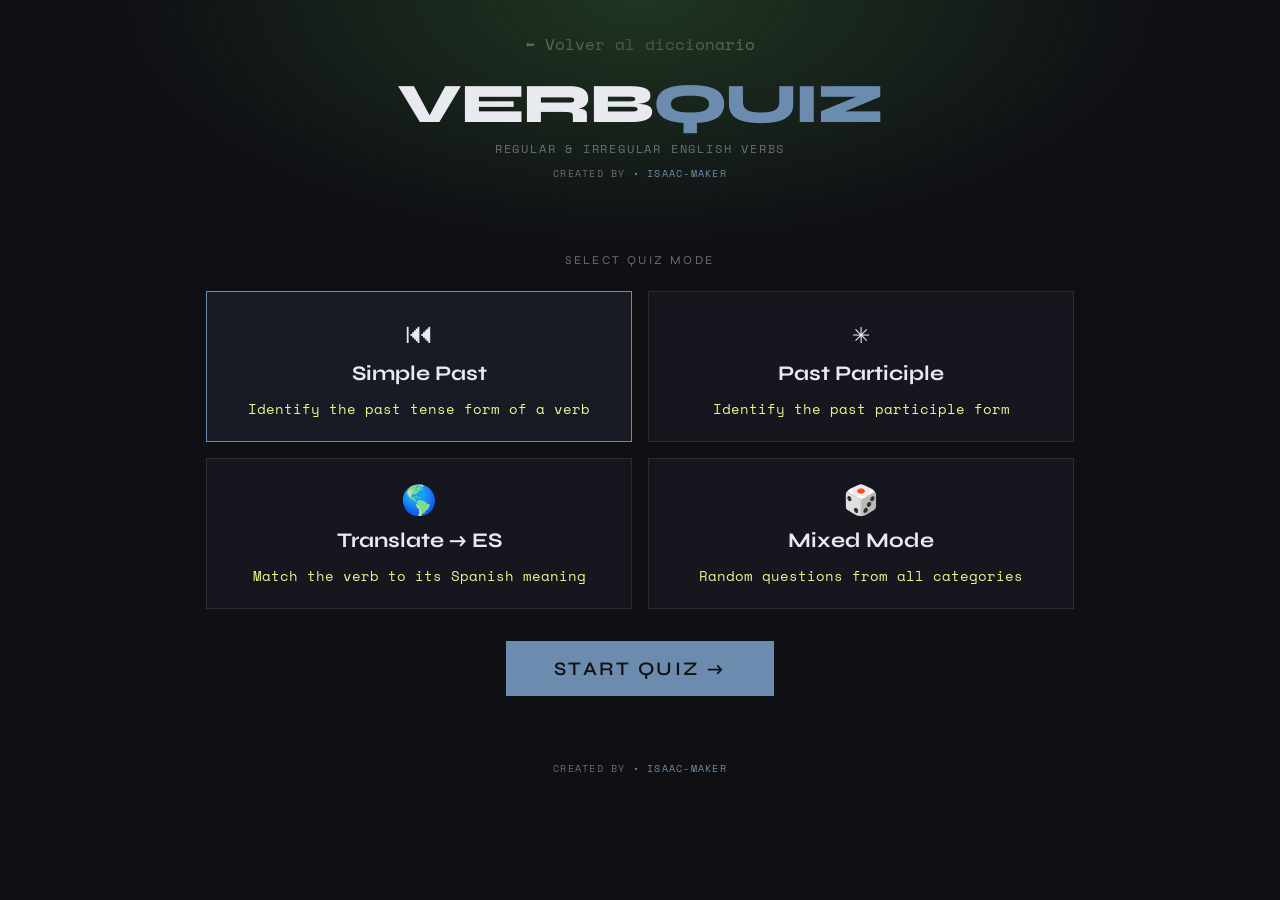
==== commit 6172345d: "Refactor navigation link for better styling" ====
--- a/juego.html
+++ b/juego.html
@@ -99,9 +99,11 @@
 </head>
 <body>
 
-  <a href="index.html" style="position:absolute;left:20px;top:20px;color:white;text-decoration:none;">
-⬅ Volver al diccionario
-</a>
+<div style="margin-bottom:20px;">
+  <a href="index.html" style="color:white;text-decoration:none;">
+  ⬅ Volver al diccionario
+  </a>
+</div>
 
 <div class="container">
   <header>
@@ -743,4 +745,4 @@
 function restart(){document.getElementById('resultScreen').className='result-screen';document.getElementById('modeScreen').style.display='block';}
 </script>
 </body>
-</html>+</html>
